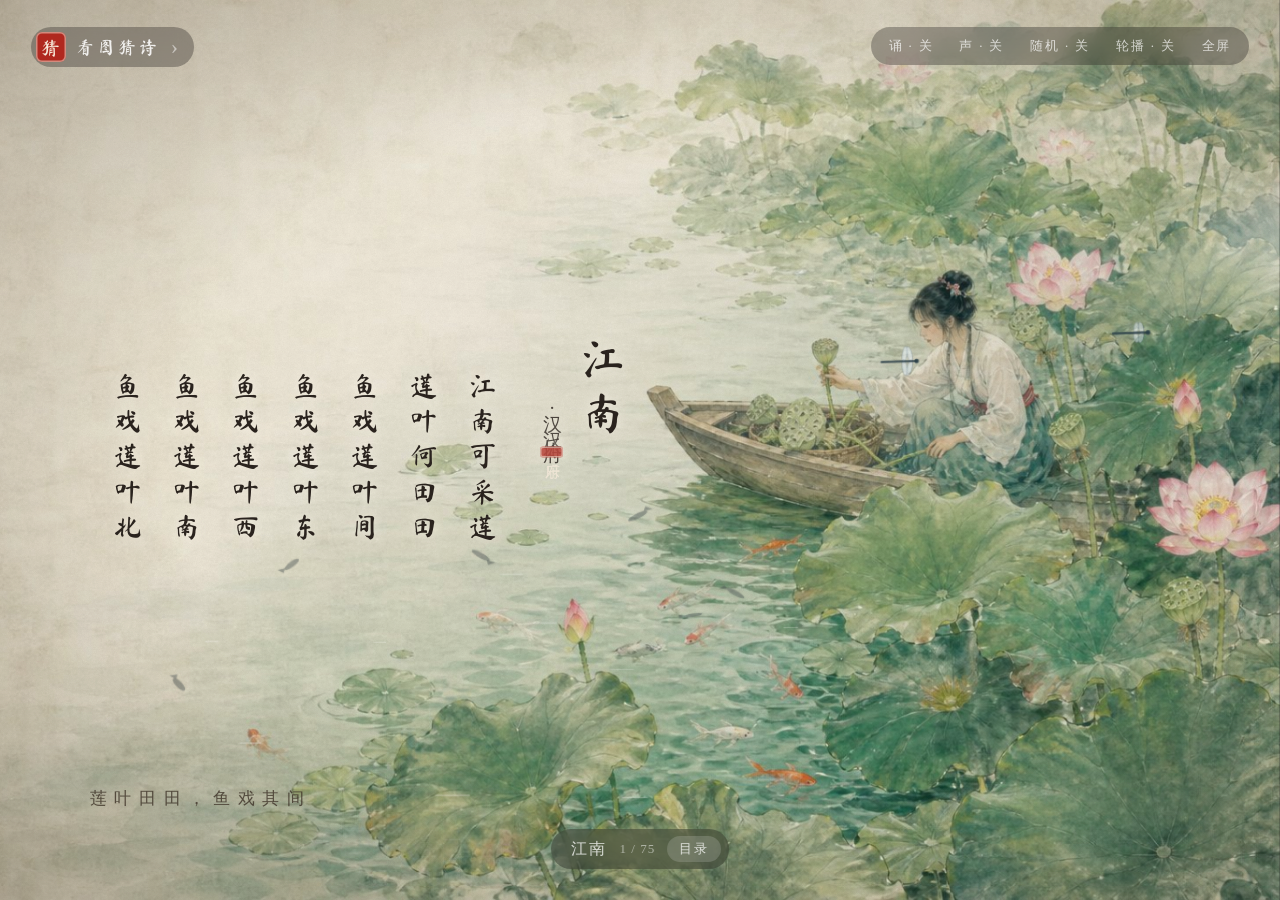
==== index.html @ b6fafc4e "诗画：75 首古诗微动配图、看图猜诗与朗诵 Co-authored-by: Cursor <cursoragent@cursor.com>" ====
<!DOCTYPE html>
<html lang="zh-CN">
<head>
  <meta charset="UTF-8" />
  <meta name="viewport" content="width=device-width, initial-scale=1.0" />
  <title>诗画</title>
  <link rel="preload" href="fonts/MaShanZheng.woff2" as="font" type="font/woff2" crossorigin />
  <link rel="stylesheet" href="css/fonts.css" />
  <link rel="stylesheet" href="css/style.css" />
</head>
<body>
  <div id="app">
    <div class="view" id="view">
      <img id="bg" alt="" />
      <canvas id="fx"></canvas>
    </div>
    <div class="paper"></div>
    <div class="vignette"></div>

    <section class="poem" id="poem"></section>
    <p class="caption" id="caption"></p>

    <button class="arrow prev" id="prev" title="上一首（←）">&#8249;</button>
    <button class="arrow next" id="next" title="下一首（→）">&#8250;</button>

    <a class="game-link" href="game.html" title="看图猜诗：看画面，选古诗">
      <span class="gl-seal">猜</span><span class="gl-txt">看图猜诗</span><span class="gl-go">&#8250;</span>
    </a>

    <div class="tools">
      <button id="btnRecite" title="诗词朗诵（R）">诵<span class="st"> · 关</span></button>
      <button id="btnSound" title="开启/关闭环境声（S）">声<span class="st"> · 关</span></button>
      <button id="btnShuffle" title="随机顺序（X）">随机<span class="st"> · 关</span></button>
      <button id="btnAuto" title="自动轮播（空格）">轮播<span class="st"> · 关</span></button>
      <button id="btnFs" title="全屏（F）">全屏</button>
    </div>
    <button class="nav" id="nav" title="目录（M）"><span class="ttl"></span><span class="idx"></span><span class="menu">目录</span></button>

    <div id="catalog">
      <div class="cat-head">
        <h2>诗歌七十五首</h2>
        <a class="cat-game" href="game.html">看图猜诗 &#8250;</a>
        <button id="catClose" title="关闭（Esc）">&#215;</button>
      </div>
      <div class="grid" id="grid"></div>
    </div>

    <div id="veil"><span class="loading">研墨中…</span></div>
  </div>

  <script src="js/audio.js"></script>
  <script src="js/scenes.js"></script>
  <script src="js/fx.js"></script>
  <script src="js/poems.js"></script>
  <script src="js/voice.js"></script>
  <script src="js/recite.js"></script>
  <script src="js/main.js"></script>
</body>
</html>
---- css/fonts.css ----
/* 马善政楷书（SIL OFL 1.1），已裁成本站用字 + GB2312 一级常用字，见 agent-tools/font_subset.py */
@font-face {
  font-family: "Ma Shan Zheng";
  src: url("../fonts/MaShanZheng.woff2") format("woff2");
  font-weight: normal;
  font-style: normal;
  font-display: block;
}
---- css/style.css ----
* { box-sizing: border-box; margin: 0; padding: 0; }

html, body {
  width: 100%;
  height: 100%;
  overflow: hidden;
  background: #0b0d12;
}

body {
  font-family: "Ma Shan Zheng", "STKaiti", "KaiTi", "楷体", serif;
  user-select: none;
  -webkit-font-smoothing: antialiased;
}

#app { position: fixed; inset: 0; overflow: hidden; }

/* ---------- 画面 ---------- */
.view { position: absolute; inset: 0; will-change: transform; }
.view img, .view canvas { position: absolute; inset: 0; width: 100%; height: 100%; display: block; }
.view img { object-fit: cover; object-position: 50% 50%; }
.view.kb { animation: kb 42s ease-in-out infinite alternate; }
@keyframes kb {
  from { transform: scale(1); }
  to   { transform: scale(1.07); }
}

.paper {
  position: absolute; inset: 0; pointer-events: none;
  opacity: .12; mix-blend-mode: multiply;
  background-image: url("data:image/svg+xml;utf8,<svg xmlns='http://www.w3.org/2000/svg' width='260' height='260'><filter id='n'><feTurbulence type='fractalNoise' baseFrequency='0.85' numOctaves='2' stitchTiles='stitch'/><feColorMatrix values='0 0 0 0 0.35 0 0 0 0 0.30 0 0 0 0 0.24 0 0 0 0.9 0'/></filter><rect width='100%' height='100%' filter='url(%23n)'/></svg>");
}
.vignette {
  position: absolute; inset: 0; pointer-events: none;
  background: radial-gradient(ellipse at 58% 50%, transparent 55%, rgba(40, 28, 16, .26) 100%);
}
.dark .vignette {
  background: radial-gradient(ellipse at 62% 45%, transparent 42%, rgba(0, 2, 12, .55) 100%);
}

/* ---------- 诗文（竖排） ---------- */
/* top 取 0 让竖排列可用整屏高度（不折行），再用 --py 把整体中心移到指定高度 */
.poem {
  position: absolute;
  left: 7vw;
  top: 0;
  transform: translateY(calc(var(--py, 50vh) - 54%));
  white-space: nowrap;
  writing-mode: vertical-rl;
  color: #2a231e;
  text-shadow: 0 0 14px rgba(255, 251, 242, .75);
  pointer-events: none;
}
.dark .poem {
  color: #e8ecf6;
  text-shadow: 0 0 18px rgba(140, 165, 230, .55), 0 0 2px rgba(0, 0, 0, .6);
}
.poem .col { margin-left: .6em; }
.poem .title {
  font-size: var(--tf, clamp(30px, 6.4vh, 66px));
  letter-spacing: .22em;
  margin-left: .35em;
}
.poem .author {
  font-family: "STKaiti", "KaiTi", "楷体", serif;
  font-size: var(--af, clamp(13px, 2.1vh, 22px));
  letter-spacing: .3em;
  padding-top: 3.4em;
  margin-left: 1.9em;
  opacity: .82;
}
.poem .line {
  font-size: var(--fs, clamp(22px, 4.7vh, 50px));
  letter-spacing: .3em;
  line-height: 1.55;
  padding-top: 1.3em;
}

.ch {
  display: inline-block;
  opacity: 0;
  animation: ink 1.9s cubic-bezier(.22, .7, .2, 1) var(--d) forwards;
}
@keyframes ink {
  0%   { opacity: 0; filter: blur(12px); transform: scale(1.35); }
  50%  { opacity: .85; }
  100% { opacity: 1; filter: blur(0); transform: none; }
}

.seal {
  display: inline-block;
  margin-top: .9em;
  padding: .3em .18em;
  background: #b0281f;
  color: #f8ebdc;
  border-radius: 3px;
  font-size: .8em;
  letter-spacing: .05em;
  line-height: 1.15;
  text-shadow: none;
  box-shadow: inset 0 0 0 1.5px rgba(248, 235, 220, .55);
  opacity: 0;
  animation: stamp .7s ease-out var(--d) forwards;
}
@keyframes stamp {
  0%   { opacity: 0; transform: scale(1.8); }
  70%  { opacity: .95; transform: scale(.94); }
  100% { opacity: .88; transform: scale(1); }
}

/* 朗诵时逐句高亮，其余各列略淡 */
.poem .col { transition: opacity .6s, color .6s, text-shadow .6s; }
.poem.reciting .col:not(.reading) { opacity: .5; }
.poem.reciting .author:not(.reading) { opacity: .45; }
.poem .col.reading {
  color: #1a120c;
  text-shadow: 0 0 16px rgba(255, 246, 225, .95), 0 0 34px rgba(255, 220, 160, .55);
}
.dark .poem .col.reading {
  color: #fffaf0;
  text-shadow: 0 0 20px rgba(255, 226, 170, .8), 0 0 44px rgba(255, 196, 110, .4);
}

.poem .line.ring { animation: ring 5s ease-out; }
@keyframes ring {
  12% {
    color: #fff4df;
    text-shadow: 0 0 20px rgba(255, 226, 170, .95), 0 0 46px rgba(255, 196, 110, .55);
  }
}

.caption {
  position: absolute;
  left: 7vw;
  bottom: 10vh;
  font-family: "STKaiti", "KaiTi", "楷体", serif;
  font-size: clamp(13px, 1.9vh, 19px);
  letter-spacing: .45em;
  color: rgba(58, 46, 36, .78);
  opacity: 0;
  pointer-events: none;
  animation: fadeUp 2.4s ease var(--d) forwards;
}
.dark .caption { color: rgba(218, 226, 245, .72); }
@keyframes fadeUp {
  from { opacity: 0; transform: translateY(8px); }
  to   { opacity: 1; transform: none; }
}

/* ---------- 控件 ---------- */
.nav, .tools {
  position: absolute;
  display: flex;
  gap: 2px;
  padding: 5px 6px;
  border-radius: 999px;
  background: rgba(18, 16, 14, .3);
  backdrop-filter: blur(10px);
  -webkit-backdrop-filter: blur(10px);
  transition: opacity .8s;
}
.nav {
  all: unset;
  position: absolute;
  left: 50%; bottom: 3.4vh; transform: translateX(-50%);
  display: flex; align-items: center; gap: 12px;
  padding: 7px 8px 7px 20px;
  border-radius: 999px;
  background: rgba(18, 16, 14, .3);
  backdrop-filter: blur(10px);
  -webkit-backdrop-filter: blur(10px);
  font-family: "STKaiti", "KaiTi", "楷体", serif;
  color: rgba(255, 255, 255, .8);
  cursor: pointer;
  white-space: nowrap;
  transition: opacity .8s, background .3s;
}
.nav:hover { background: rgba(18, 16, 14, .45); }
.nav .ttl { font-size: 16px; letter-spacing: .14em; }
.nav .idx { font-size: 13px; letter-spacing: .08em; opacity: .65; font-variant-numeric: tabular-nums; }
.nav .menu {
  font-size: 13px; letter-spacing: .14em;
  padding: 4px 12px; border-radius: 999px;
  background: rgba(255, 255, 255, .16);
}
.tools { right: 2.4vw; top: 3vh; }

/* 看图猜诗入口 */
.game-link {
  position: absolute; left: 2.4vw; top: 3vh;
  display: flex; align-items: center; gap: 10px;
  padding: 5px 16px 5px 5px;
  border-radius: 999px;
  background: rgba(18, 16, 14, .3);
  backdrop-filter: blur(10px);
  -webkit-backdrop-filter: blur(10px);
  color: rgba(255, 255, 255, .88);
  text-decoration: none;
  transition: opacity .8s, background .3s, transform .3s;
}
.game-link:hover { background: rgba(18, 16, 14, .5); transform: translateY(-1px); }
.gl-seal {
  width: 30px; height: 30px; display: grid; place-items: center;
  border-radius: 6px;
  background: #b0281f; color: #f8ebdc;
  font-size: 19px;
  box-shadow: inset 0 0 0 1.5px rgba(248, 235, 220, .5);
}
.gl-txt { font-size: 18px; letter-spacing: .18em; }
.gl-go { font: 22px/1 serif; opacity: .6; transition: transform .3s, opacity .3s; }
.game-link:hover .gl-go { transform: translateX(3px); opacity: 1; }
.cat-head h2 { flex: 1; }
.cat-game {
  margin-right: 14px;
  padding: 7px 18px; border-radius: 999px;
  background: #b0281f; color: #f8ebdc; text-decoration: none;
  font-size: 17px; letter-spacing: .18em;
  transition: background .3s;
}
.cat-game:hover { background: #c7362b; }

.tools button {
  all: unset;
  cursor: pointer;
  padding: 6px 14px;
  border-radius: 999px;
  font-family: "STKaiti", "KaiTi", "楷体", serif;
  font-size: 15px;
  letter-spacing: .14em;
  color: rgba(255, 255, 255, .72);
  white-space: nowrap;
  transition: color .3s, background .3s;
}
.tools button { font-size: 13px; padding: 5px 12px; }
.tools button:hover { color: #fff; background: rgba(255, 255, 255, .12); }
.tools button.on { color: #fff; background: rgba(255, 255, 255, .22); }

/* ---------- 目录 ---------- */
#catalog {
  position: absolute; inset: 0; z-index: 5;
  display: flex; flex-direction: column;
  padding: 3vh 4vw 2vh;
  background: rgba(14, 12, 10, .82);
  backdrop-filter: blur(14px);
  -webkit-backdrop-filter: blur(14px);
  opacity: 0; pointer-events: none;
  transition: opacity .45s;
}
#catalog.open { opacity: 1; pointer-events: auto; }
.cat-head { display: flex; align-items: center; justify-content: space-between; padding-bottom: 2vh; }
.cat-head h2 { font-weight: normal; font-size: 26px; letter-spacing: .4em; color: rgba(255, 248, 235, .9); }
#catClose {
  all: unset; cursor: pointer;
  width: 40px; height: 40px; display: grid; place-items: center;
  font-size: 30px; color: rgba(255, 255, 255, .7); border-radius: 50%;
}
#catClose:hover { background: rgba(255, 255, 255, .12); color: #fff; }
.grid {
  flex: 1; overflow-y: auto;
  display: grid; grid-template-columns: repeat(auto-fill, minmax(190px, 1fr)); gap: 16px;
  grid-auto-rows: max-content; align-content: start;
  padding: 4px 4px 2vh;
  scrollbar-width: thin; scrollbar-color: rgba(255, 255, 255, .25) transparent;
}
.card {
  all: unset; cursor: pointer; position: relative;
  display: flex; flex-direction: column; gap: 3px;
  border-radius: 8px; overflow: hidden;
  background: rgba(255, 255, 255, .05);
  transition: transform .25s, background .25s, box-shadow .25s;
}
.card:hover { transform: translateY(-3px); background: rgba(255, 255, 255, .1); }
.card.on { box-shadow: 0 0 0 2px rgba(255, 220, 160, .85); }
.card > * { flex: none; }
.card img { width: 100%; aspect-ratio: 3 / 2; object-fit: cover; display: block; background: #2a2622; }
.card .no {
  position: absolute; top: 6px; left: 6px;
  min-width: 22px; padding: 1px 6px; border-radius: 999px; text-align: center;
  font: 12px/18px "STKaiti", "KaiTi", serif; color: #fff; background: rgba(0, 0, 0, .45);
}
.card b { font-weight: normal; font-size: 17px; letter-spacing: .12em; color: rgba(255, 250, 240, .92); padding: 4px 10px 0; }
.card i {
  font-style: normal; font-family: "STKaiti", "KaiTi", serif; font-size: 12px; letter-spacing: .1em;
  color: rgba(255, 250, 240, .55); padding: 0 10px 9px;
  white-space: nowrap; overflow: hidden; text-overflow: ellipsis;
}

.arrow {
  all: unset;
  position: absolute;
  top: 50%;
  transform: translateY(-50%);
  width: 56px;
  height: 96px;
  display: grid;
  place-items: center;
  font-size: 54px;
  font-family: serif;
  color: rgba(255, 255, 255, .0);
  cursor: pointer;
  transition: color .4s, opacity .8s;
}
.arrow.prev { left: 0; }
.arrow.next { right: 0; }
#app:hover .arrow { color: rgba(255, 255, 255, .35); }
.arrow:hover { color: rgba(255, 255, 255, .85) !important; }

.still .ch, .still .seal, .still .caption { animation: none; opacity: 1; }

.idle { cursor: none; }
.idle .nav, .idle .tools, .idle .arrow, .idle .game-link { opacity: 0; }

#veil {
  position: absolute; inset: 0;
  display: grid; place-items: center;
  background: var(--veil, #0b0d12);
  opacity: 1;
  pointer-events: none;
  transition: opacity .9s ease, background .3s;
}
#veil.hide { opacity: 0; }
#veil .loading {
  color: rgba(255, 255, 255, .55);
  font-size: 20px;
  letter-spacing: .5em;
  transition: opacity .4s;
}
#veil.ready .loading { opacity: 0; }

@media (max-width: 720px) {
  .nav .ttl { max-width: 40vw; overflow: hidden; text-overflow: ellipsis; }
  .game-link { top: calc(3vh + 46px); left: auto; right: 2.4vw; padding-right: 12px; }
  .tools .st { display: none; }
  .tools button { padding: 5px 11px; }
  .gl-txt { font-size: 15px; }
  .grid { grid-template-columns: repeat(auto-fill, minmax(140px, 1fr)); gap: 10px; }
  .poem { left: 5vw; }
  .caption { left: 5vw; bottom: 13vh; letter-spacing: .25em; }
}
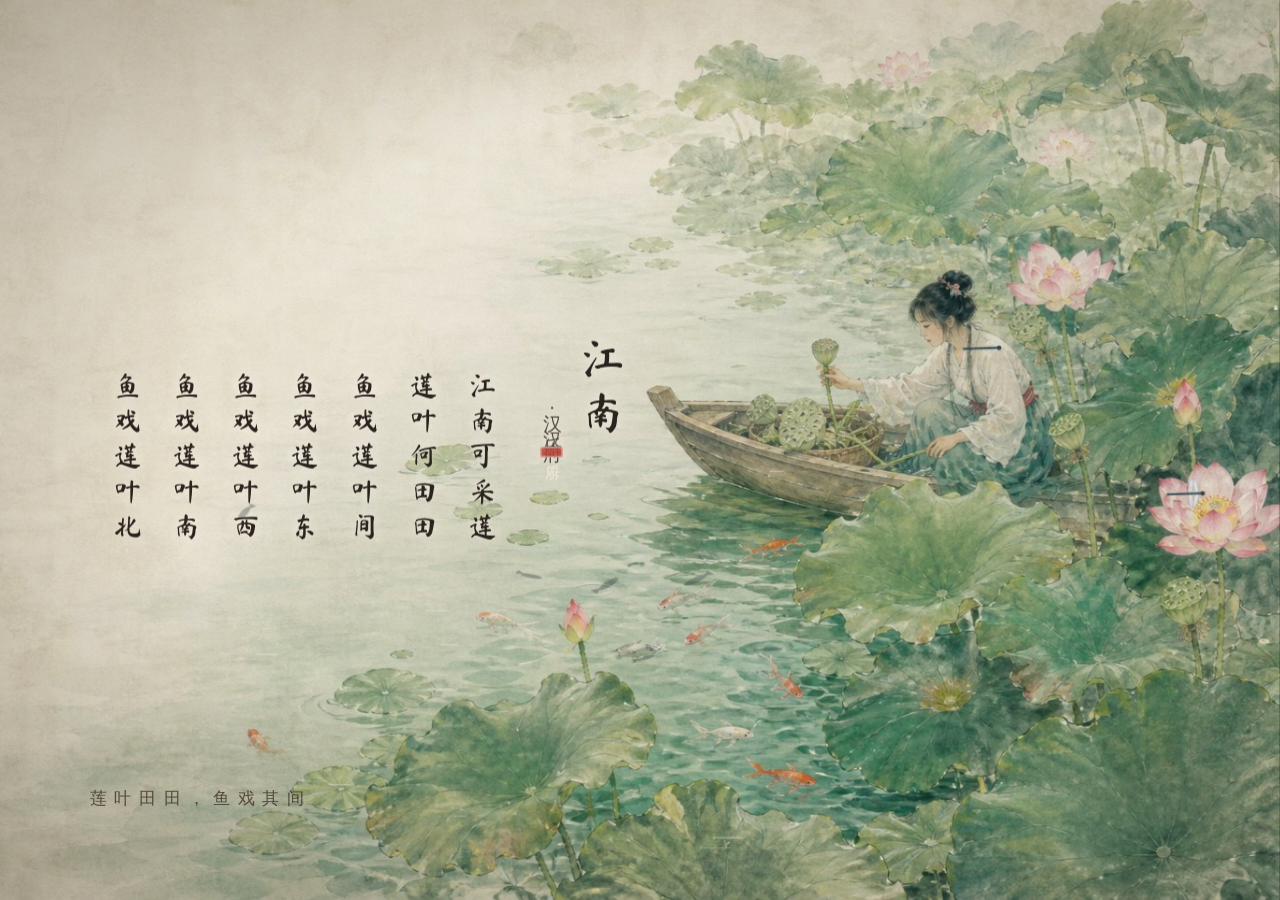
==== commit f3f71ea7: "optimize filter" ====
--- a/index.html
+++ b/index.html
@@ -42,6 +42,15 @@
         <a class="cat-game" href="game.html">看图猜诗 &#8250;</a>
         <button id="catClose" title="关闭（Esc）">&#215;</button>
       </div>
+      <div class="filters" id="filters">
+        <div class="fg" id="fDynasty"><span class="fl">朝代</span></div>
+        <div class="fg" id="fTopic"><span class="fl">主题</span></div>
+        <div class="fg">
+          <span class="fl">诗人</span>
+          <label class="fsel"><select id="fPoet"></select></label>
+        </div>
+        <span class="fcount" id="fCount"></span>
+      </div>
       <div class="grid" id="grid"></div>
     </div>
 
--- a/css/style.css
+++ b/css/style.css
@@ -247,7 +247,46 @@
   transition: opacity .45s;
 }
 #catalog.open { opacity: 1; pointer-events: auto; }
-.cat-head { display: flex; align-items: center; justify-content: space-between; padding-bottom: 2vh; }
+.cat-head { display: flex; align-items: center; justify-content: space-between; padding-bottom: 1.2vh; }
+
+/* 目录筛选 */
+.filters {
+  display: flex; align-items: center; flex-wrap: wrap; gap: 6px 0;
+  padding: 0 4px 1.8vh;
+  font-family: "STKaiti", "KaiTi", "楷体", serif;
+}
+.fg { display: flex; align-items: center; gap: 2px; flex: none; }
+.fg + .fg { margin-left: 14px; padding-left: 14px; border-left: 1px solid rgba(255, 248, 235, .12); }
+.fl { font-size: 12px; letter-spacing: .2em; color: rgba(255, 248, 235, .4); margin-right: 6px; }
+.chip, .fsel select {
+  all: unset; cursor: pointer;
+  padding: 1px 9px; border-radius: 999px;
+  font-size: 13px; line-height: 20px; letter-spacing: .08em;
+  color: rgba(255, 248, 235, .66);
+  transition: color .2s, background .2s, opacity .2s;
+}
+.chip:hover, .fsel select:hover { color: #fff; background: rgba(255, 255, 255, .08); }
+.chip.on, .fsel.on select {
+  color: #f8ebdc; background: rgba(176, 40, 31, .88);
+  box-shadow: inset 0 0 0 1px rgba(248, 235, 220, .3);
+}
+.chip.empty { opacity: .28; }
+.fsel { position: relative; display: inline-flex; }
+.fsel select { padding-right: 22px; background: rgba(255, 255, 255, .05); }
+.fsel select option { color: #2a231e; background: #f6efe0; }
+.fsel::after {
+  content: "▾"; position: absolute; right: 8px; top: 50%; transform: translateY(-52%);
+  font-size: 10px; color: rgba(255, 248, 235, .55); pointer-events: none;
+}
+.fcount { margin-left: auto; padding-left: 14px; font-size: 12px; letter-spacing: .12em; color: rgba(255, 248, 235, .45); white-space: nowrap; }
+.fclear {
+  all: unset; cursor: pointer; margin-left: 8px; padding: 0 8px; border-radius: 999px;
+  color: rgba(255, 248, 235, .7); box-shadow: inset 0 0 0 1px rgba(255, 248, 235, .25);
+}
+.fclear:hover { color: #fff; box-shadow: inset 0 0 0 1px rgba(255, 248, 235, .6); }
+.card.hide { display: none; }
+.fempty { display: none; text-align: center; padding: 8vh 0; color: rgba(255, 248, 235, .45); font-size: 18px; letter-spacing: .3em; }
+.fempty.show { display: block; }
 .cat-head h2 { font-weight: normal; font-size: 26px; letter-spacing: .4em; color: rgba(255, 248, 235, .9); }
 #catClose {
   all: unset; cursor: pointer;
@@ -334,6 +373,15 @@
   .tools button { padding: 5px 11px; }
   .gl-txt { font-size: 15px; }
   .grid { grid-template-columns: repeat(auto-fill, minmax(140px, 1fr)); gap: 10px; }
+  .cat-head h2 { font-size: 20px; letter-spacing: .2em; white-space: nowrap; }
+  .cat-game { padding: 5px 12px; font-size: 14px; letter-spacing: .1em; margin-right: 6px; }
+  .filters {
+    flex-wrap: nowrap; overflow-x: auto; scrollbar-width: none; padding-bottom: 1.4vh;
+    -webkit-mask-image: linear-gradient(90deg, #000 88%, transparent);
+    mask-image: linear-gradient(90deg, #000 88%, transparent);
+  }
+  .filters::-webkit-scrollbar { display: none; }
+  .fcount { margin-left: 14px; }
   .poem { left: 5vw; }
   .caption { left: 5vw; bottom: 13vh; letter-spacing: .25em; }
 }
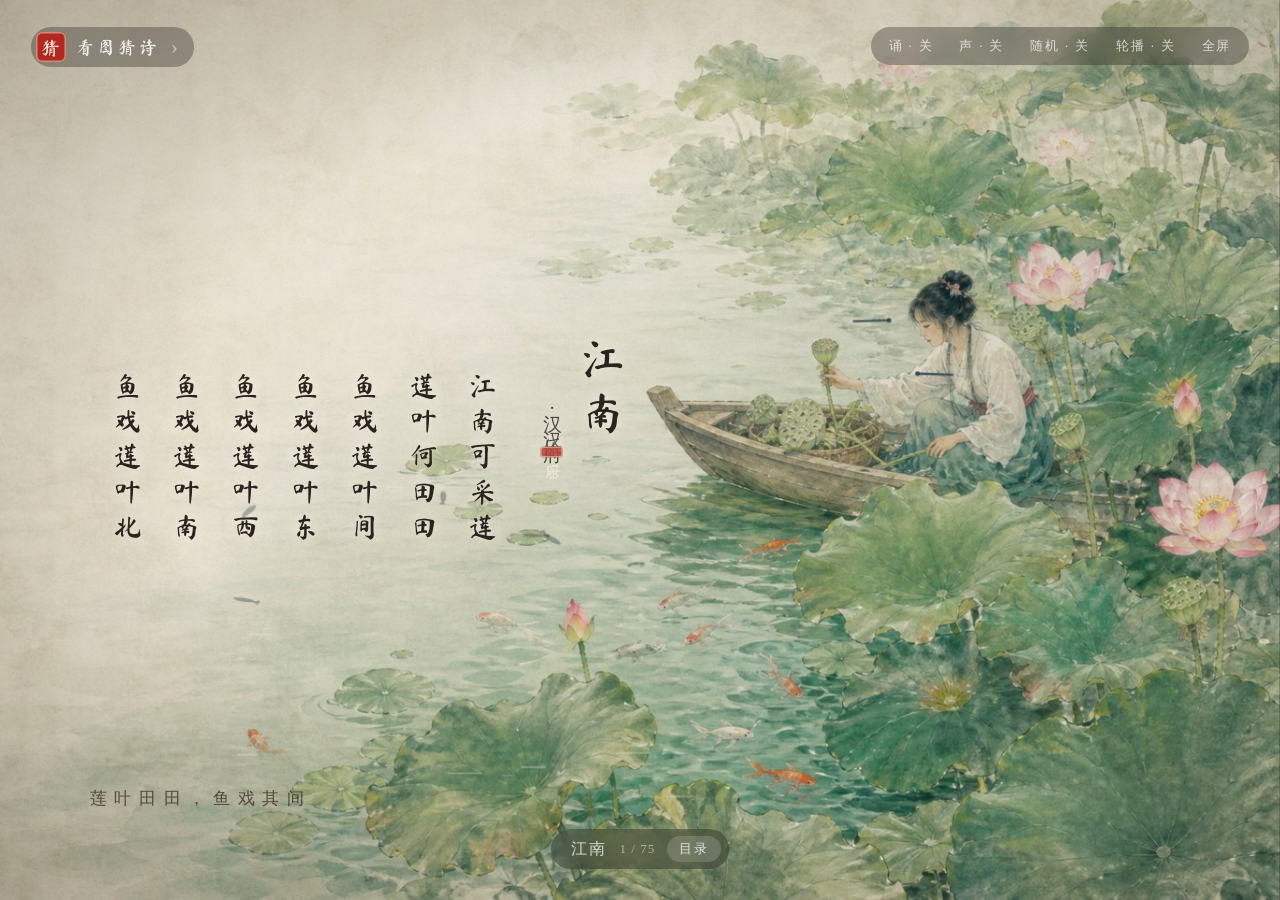
==== commit 6c546bff: "扩展初高中 80 首：配图、朗诵与目录选卷 - 新增初中、高中课标诗词曲各 40 首，配图按诗意分色调重绘，日月光晕对准画中位置 - 80 首补齐神经网络语音朗诵与逐句时间轴，多音字按课本读音校正 -" ====
--- a/index.html
+++ b/index.html
@@ -36,20 +36,17 @@
     </div>
     <button class="nav" id="nav" title="目录（M）"><span class="ttl"></span><span class="idx"></span><span class="menu">目录</span></button>
 
-    <div id="catalog">
-      <div class="cat-head">
-        <h2>诗歌七十五首</h2>
+    <div id="catalog" role="dialog" aria-label="目录">
+      <div class="cat-bar">
+        <div class="juan" id="juan" role="group" aria-label="选卷，可多选"></div>
+        <div class="filters" id="filters">
+          <div class="fdrop" id="fDynasty" data-label="朝代"><button class="fbtn" aria-haspopup="true"></button><div class="fpop"></div></div>
+          <div class="fdrop" id="fTopic" data-label="主题"><button class="fbtn" aria-haspopup="true"></button><div class="fpop"></div></div>
+          <div class="fdrop" id="fPoet" data-label="诗人"><button class="fbtn" aria-haspopup="true"></button><div class="fpop"></div></div>
+          <span class="fcount" id="fCount"></span>
+        </div>
         <a class="cat-game" href="game.html">看图猜诗 &#8250;</a>
         <button id="catClose" title="关闭（Esc）">&#215;</button>
-      </div>
-      <div class="filters" id="filters">
-        <div class="fg" id="fDynasty"><span class="fl">朝代</span></div>
-        <div class="fg" id="fTopic"><span class="fl">主题</span></div>
-        <div class="fg">
-          <span class="fl">诗人</span>
-          <label class="fsel"><select id="fPoet"></select></label>
-        </div>
-        <span class="fcount" id="fCount"></span>
       </div>
       <div class="grid" id="grid"></div>
     </div>
@@ -61,6 +58,8 @@
   <script src="js/scenes.js"></script>
   <script src="js/fx.js"></script>
   <script src="js/poems.js"></script>
+  <script src="js/extended.js"></script>
+  <script src="js/extended-senior.js"></script>
   <script src="js/voice.js"></script>
   <script src="js/recite.js"></script>
   <script src="js/main.js"></script>
--- a/css/style.css
+++ b/css/style.css
@@ -75,6 +75,18 @@
   line-height: 1.55;
   padding-top: 1.3em;
 }
+/* 长诗不再缩成不可读，列多时横向滚动 */
+.poem.long {
+  pointer-events: auto;
+  top: 5vh;
+  transform: none;
+  max-width: min(50vw, 680px);
+  max-height: 90vh;
+  overflow: auto;
+  scrollbar-width: thin;
+  scrollbar-color: rgba(120, 90, 60, .4) transparent;
+}
+.dark .poem.long { scrollbar-color: rgba(190, 200, 220, .35) transparent; }
 
 .ch {
   display: inline-block;
@@ -209,12 +221,11 @@
 .gl-txt { font-size: 18px; letter-spacing: .18em; }
 .gl-go { font: 22px/1 serif; opacity: .6; transition: transform .3s, opacity .3s; }
 .game-link:hover .gl-go { transform: translateX(3px); opacity: 1; }
-.cat-head h2 { flex: 1; }
 .cat-game {
-  margin-right: 14px;
-  padding: 7px 18px; border-radius: 999px;
+  flex: none; margin-left: auto;
+  padding: 6px 16px; border-radius: 999px;
   background: #b0281f; color: #f8ebdc; text-decoration: none;
-  font-size: 17px; letter-spacing: .18em;
+  font-size: 15px; letter-spacing: .16em; white-space: nowrap;
   transition: background .3s;
 }
 .cat-game:hover { background: #c7362b; }
@@ -247,38 +258,91 @@
   transition: opacity .45s;
 }
 #catalog.open { opacity: 1; pointer-events: auto; }
-.cat-head { display: flex; align-items: center; justify-content: space-between; padding-bottom: 1.2vh; }
-
-/* 目录筛选 */
-.filters {
-  display: flex; align-items: center; flex-wrap: wrap; gap: 6px 0;
-  padding: 0 4px 1.8vh;
+/* 目录顶栏只占一行：三方印选卷，三枚浮签筛选，计数，猜诗与关闭 */
+.cat-bar {
+  display: flex; align-items: center; gap: 10px 18px;
+  padding: 0 4px 1.4vh; margin-bottom: .8vh;
+  border-bottom: 1px solid rgba(255, 248, 235, .08);
   font-family: "STKaiti", "KaiTi", "楷体", serif;
 }
-.fg { display: flex; align-items: center; gap: 2px; flex: none; }
-.fg + .fg { margin-left: 14px; padding-left: 14px; border-left: 1px solid rgba(255, 248, 235, .12); }
-.fl { font-size: 12px; letter-spacing: .2em; color: rgba(255, 248, 235, .4); margin-right: 6px; }
-.chip, .fsel select {
+
+/* 选卷：像三方印，开为朱底白文，关为朱线空心 */
+.juan { display: flex; gap: 8px; flex: none; }
+.juan-b {
+  all: unset; cursor: pointer; position: relative;
+  display: flex; align-items: baseline; justify-content: center; gap: 6px;
+  padding: 4px 12px 3px; border-radius: 4px;
+  color: rgba(222, 120, 104, .9);
+  box-shadow: inset 0 0 0 1.5px rgba(196, 64, 48, .6);
+  transition: background .25s, color .25s, box-shadow .25s, transform .2s;
+}
+.juan-b b { font-family: "Ma Shan Zheng", "STKaiti", "KaiTi", serif; font-weight: normal; font-size: 19px; line-height: 1.2; letter-spacing: .12em; }
+.juan-b i { font-style: normal; font-size: 11px; letter-spacing: .06em; opacity: .72; }
+.juan-b:hover { color: #f0a090; box-shadow: inset 0 0 0 1.5px rgba(222, 92, 72, .9); }
+.juan-b.on {
+  color: #fbeee0; background: #b0281f;
+  box-shadow: inset 0 0 0 1.5px rgba(251, 238, 224, .38), 0 2px 10px rgba(120, 20, 12, .35);
+}
+.juan-b.on:hover { background: #c1342a; }
+.juan-b.last { cursor: default; }
+.juan-b:focus-visible { outline: 2px solid rgba(255, 220, 160, .8); outline-offset: 2px; }
+.juan-b.nudge { animation: nudge .38s; }
+@keyframes nudge {
+  25% { transform: translateX(-3px); }
+  50% { transform: translateX(3px); }
+  75% { transform: translateX(-2px); }
+}
+.filters { display: flex; align-items: center; gap: 6px; flex: none; position: relative; }
+/* 窄于一行放得下时，筛选落到第二行 */
+@media (max-width: 1100px) {
+  .cat-bar { flex-wrap: wrap; row-gap: 10px; }
+  .filters { order: 3; flex: 1 0 100%; }
+  .fcount { margin-left: auto; }
+}
+.fdrop { position: relative; }
+.fbtn {
+  all: unset; cursor: pointer; position: relative;
+  padding: 3px 24px 3px 12px; border-radius: 999px;
+  font-size: 14px; line-height: 22px; letter-spacing: .12em; white-space: nowrap;
+  color: rgba(255, 248, 235, .72);
+  box-shadow: inset 0 0 0 1px rgba(255, 248, 235, .16);
+  transition: color .2s, background .2s, box-shadow .2s;
+}
+.fbtn::after {
+  content: "▾"; position: absolute; right: 9px; top: 50%; transform: translateY(-52%);
+  font-size: 10px; opacity: .6; transition: transform .2s;
+}
+.fbtn:hover, .fdrop.open .fbtn { color: #fff; background: rgba(255, 255, 255, .08); }
+.fdrop.open .fbtn::after { transform: translateY(-48%) rotate(180deg); }
+.fdrop.on .fbtn { color: #f8ebdc; background: rgba(176, 40, 31, .88); box-shadow: inset 0 0 0 1px rgba(248, 235, 220, .3); }
+
+/* 浮签：薄笺底，朱签为选中 */
+.fpop {
+  position: absolute; top: calc(100% + 8px); left: 0; z-index: 3;
+  display: none; flex-wrap: wrap; gap: 4px;
+  width: max-content; max-width: min(400px, 86vw); max-height: 52vh; overflow-y: auto;
+  padding: 10px; border-radius: 8px;
+  background: rgba(36, 31, 27, .97);
+  box-shadow: 0 0 0 1px rgba(255, 248, 235, .1), 0 12px 32px rgba(0, 0, 0, .5);
+  scrollbar-width: thin; scrollbar-color: rgba(255, 255, 255, .25) transparent;
+}
+.fdrop.open .fpop { display: flex; animation: popIn .16s ease-out; }
+@keyframes popIn { from { opacity: 0; transform: translateY(-4px); } }
+.chip {
   all: unset; cursor: pointer;
-  padding: 1px 9px; border-radius: 999px;
-  font-size: 13px; line-height: 20px; letter-spacing: .08em;
-  color: rgba(255, 248, 235, .66);
-  transition: color .2s, background .2s, opacity .2s;
-}
-.chip:hover, .fsel select:hover { color: #fff; background: rgba(255, 255, 255, .08); }
-.chip.on, .fsel.on select {
+  padding: 2px 11px; border-radius: 3px;
+  font-size: 14px; line-height: 24px; letter-spacing: .1em; white-space: nowrap;
+  color: rgba(255, 248, 235, .72);
+  transition: color .2s, background .2s, opacity .2s, box-shadow .2s;
+}
+.chip small { margin-left: 4px; font-size: 11px; opacity: .55; letter-spacing: 0; }
+.chip:hover { color: #fff; background: rgba(255, 255, 255, .08); }
+.chip.on {
   color: #f8ebdc; background: rgba(176, 40, 31, .88);
   box-shadow: inset 0 0 0 1px rgba(248, 235, 220, .3);
 }
 .chip.empty { opacity: .28; }
-.fsel { position: relative; display: inline-flex; }
-.fsel select { padding-right: 22px; background: rgba(255, 255, 255, .05); }
-.fsel select option { color: #2a231e; background: #f6efe0; }
-.fsel::after {
-  content: "▾"; position: absolute; right: 8px; top: 50%; transform: translateY(-52%);
-  font-size: 10px; color: rgba(255, 248, 235, .55); pointer-events: none;
-}
-.fcount { margin-left: auto; padding-left: 14px; font-size: 12px; letter-spacing: .12em; color: rgba(255, 248, 235, .45); white-space: nowrap; }
+.fcount { padding-left: 6px; font-size: 12px; letter-spacing: .12em; color: rgba(255, 248, 235, .45); white-space: nowrap; }
 .fclear {
   all: unset; cursor: pointer; margin-left: 8px; padding: 0 8px; border-radius: 999px;
   color: rgba(255, 248, 235, .7); box-shadow: inset 0 0 0 1px rgba(255, 248, 235, .25);
@@ -287,11 +351,10 @@
 .card.hide { display: none; }
 .fempty { display: none; text-align: center; padding: 8vh 0; color: rgba(255, 248, 235, .45); font-size: 18px; letter-spacing: .3em; }
 .fempty.show { display: block; }
-.cat-head h2 { font-weight: normal; font-size: 26px; letter-spacing: .4em; color: rgba(255, 248, 235, .9); }
 #catClose {
-  all: unset; cursor: pointer;
-  width: 40px; height: 40px; display: grid; place-items: center;
-  font-size: 30px; color: rgba(255, 255, 255, .7); border-radius: 50%;
+  all: unset; cursor: pointer; flex: none;
+  width: 36px; height: 36px; display: grid; place-items: center;
+  font-size: 28px; color: rgba(255, 255, 255, .7); border-radius: 50%;
 }
 #catClose:hover { background: rgba(255, 255, 255, .12); color: #fff; }
 .grid {
@@ -373,15 +436,20 @@
   .tools button { padding: 5px 11px; }
   .gl-txt { font-size: 15px; }
   .grid { grid-template-columns: repeat(auto-fill, minmax(140px, 1fr)); gap: 10px; }
-  .cat-head h2 { font-size: 20px; letter-spacing: .2em; white-space: nowrap; }
-  .cat-game { padding: 5px 12px; font-size: 14px; letter-spacing: .1em; margin-right: 6px; }
-  .filters {
-    flex-wrap: nowrap; overflow-x: auto; scrollbar-width: none; padding-bottom: 1.4vh;
-    -webkit-mask-image: linear-gradient(90deg, #000 88%, transparent);
-    mask-image: linear-gradient(90deg, #000 88%, transparent);
-  }
-  .filters::-webkit-scrollbar { display: none; }
-  .fcount { margin-left: 14px; }
+  #catalog { padding: 2vh 3.5vw 1.4vh; }
+  /* 手机两行：选卷与关闭一行，筛选一行；浮签铺满整行宽 */
+  .cat-bar { flex-wrap: wrap; gap: 8px; padding-bottom: 1.1vh; }
+  .juan { flex: 1; min-width: 0; gap: 6px; }
+  .juan-b { flex: 1; min-width: 0; padding: 4px 2px 3px; gap: 4px; }
+  .juan-b b { font-size: 17px; letter-spacing: .06em; }
+  .juan-b i { font-size: 10px; }
+  .cat-game { display: none; }
+  #catClose { width: 32px; height: 32px; font-size: 26px; }
+  .filters { order: 3; flex: 1 0 100%; gap: 6px; }
+  .fdrop { position: static; }
+  .fbtn { padding: 2px 22px 2px 11px; font-size: 13.5px; }
+  .fpop { left: 0; right: 0; width: auto; max-width: none; max-height: 46vh; }
+  .fcount { margin-left: auto; }
   .poem { left: 5vw; }
   .caption { left: 5vw; bottom: 13vh; letter-spacing: .25em; }
 }
